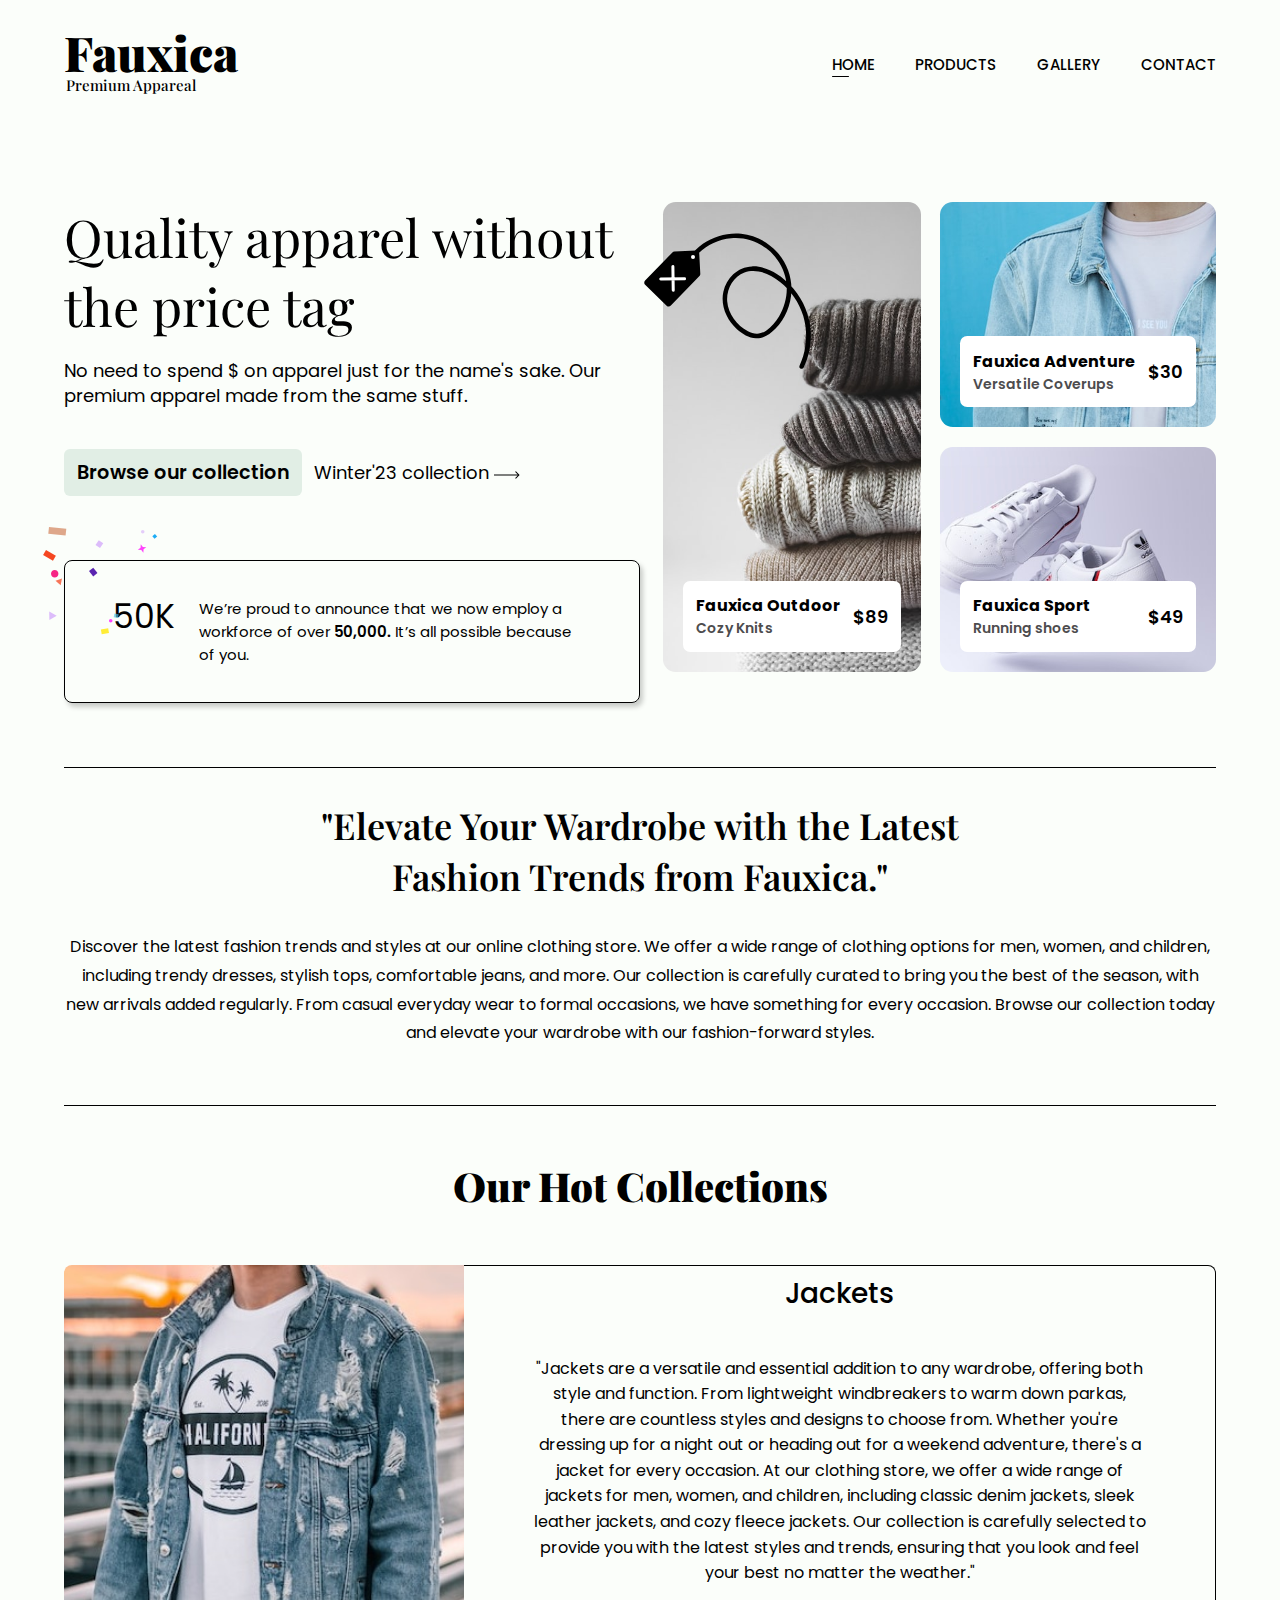
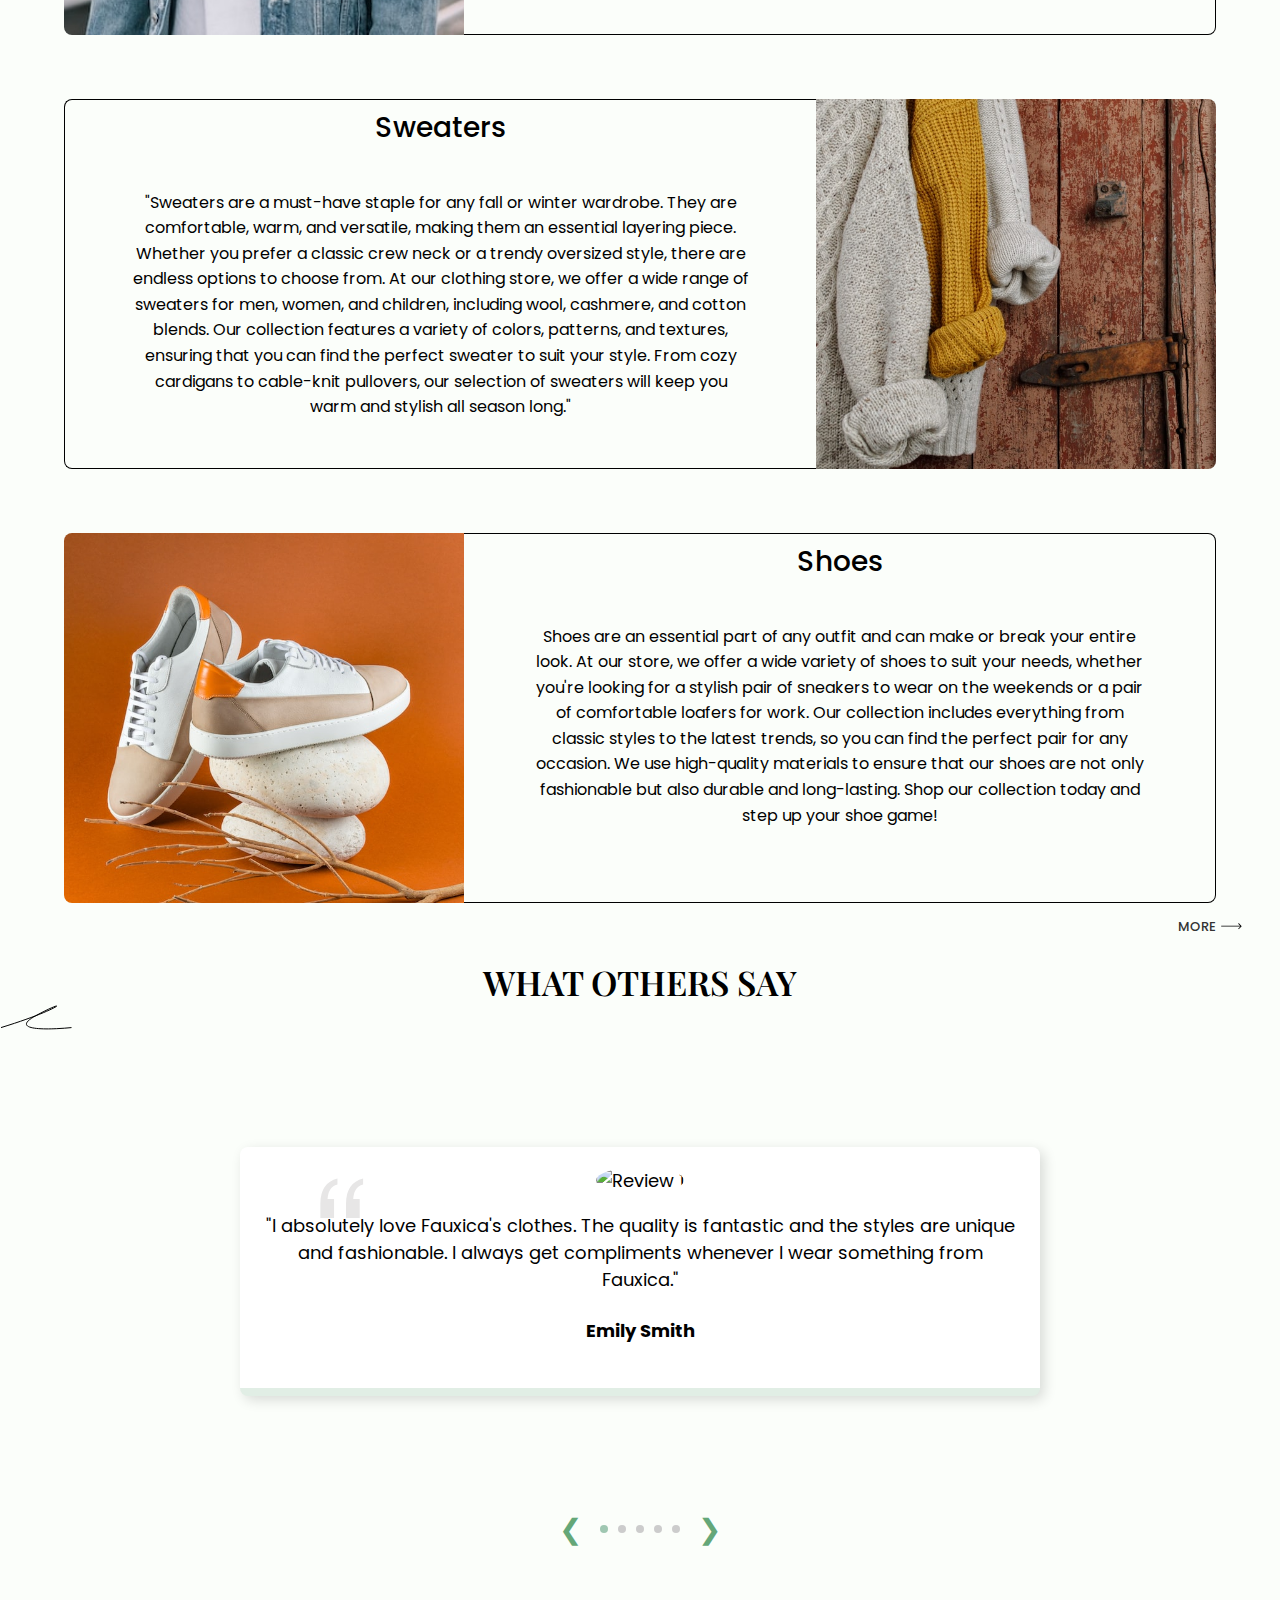
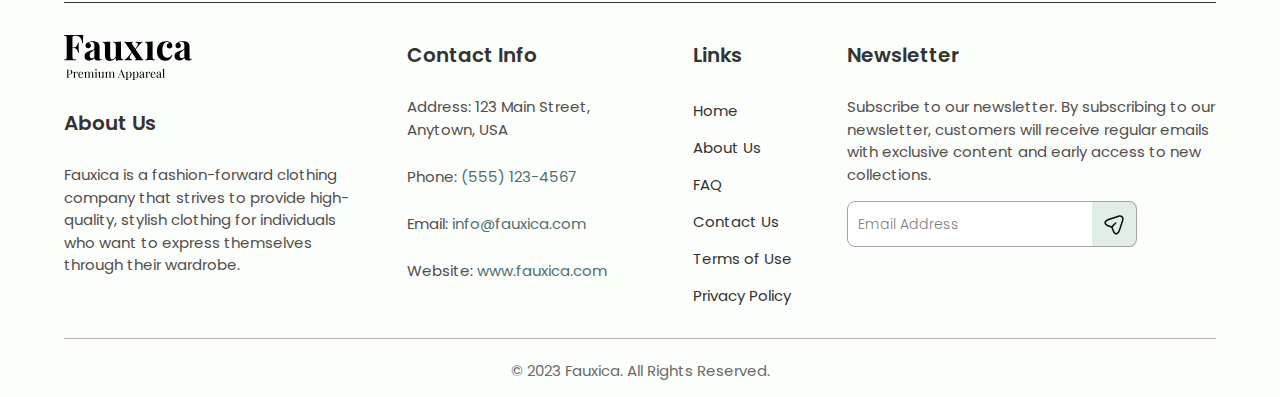
==== index.html @ 5217cf11 "Add files via upload" ====
<!DOCTYPE html>
<html lang="en">
<head>
    <meta charset="UTF-8">
    <meta http-equiv="X-UA-Compatible" content="IE=edge">
    <meta name="viewport" content="width=device-width, initial-scale=1.0">
    <title>Fauxica</title>
    <link rel="stylesheet" href="https://unpkg.com/simplebar@latest/dist/simplebar.css">

    <link rel="stylesheet" href="index.css">
    <link rel="stylesheet" href="footer.css">
    <link rel="stylesheet" href="c-section.css">
    <link rel="stylesheet" href="review-sec.css">
    <!-- <link rel="stylesheet" href="product.css"> -->
   
    <link rel="preconnect" href="https://fonts.googleapis.com">
        <link rel="preconnect" href="https://fonts.gstatic.com" crossorigin>

        <link href="https://fonts.googleapis.com/css2?family=Poppins:wght@100;200;300;400;500;600;700;800&display=swap" rel="stylesheet">

        <link rel="preconnect" href="https://fonts.googleapis.com">
        <link rel="preconnect" href="https://fonts.gstatic.com" crossorigin>

        <link href="https://fonts.googleapis.com/css2?family=Playfair+Display:wght@400;500;600&display=swap" rel="stylesheet">

        <link rel="preconnect" href="https://fonts.googleapis.com">
        <link rel="preconnect" href="https://fonts.gstatic.com" crossorigin>
        <link href="https://fonts.googleapis.com/css2?family=Wix+Madefor+Display:wght@400;500;600;700;800&display=swap" rel="stylesheet">

        <script src="https://kit.fontawesome.com/efa340d099.js" crossorigin="anonymous"></script>


          
          

        
</head>
<body>

   


    <div class="overlay"></div>
    <div class="wrapper">
        <header>
            <div class="logo">
                <a href="#" class="fauxica-logo">Fauxica</a>
            <p class="premium">Premium Appareal</p>
            </div>
            
            <nav>
                <ul>

                    <li>
                        <a href="index.html" class="active">HOME</a>
                    </li>
                    <li>
                        <a href="product.html">PRODUCTS</a>
                    </li>
                    <li>
                        <a href="gallery.html">GALLERY</a>
                    </li>
                    <li>
                        <a href="contact.html">CONTACT</a>
                    </li>
                    
                </ul>
            </nav>



            <button class="hamburger">
                <div class="bar"></div>
            </button>


        </header>
    </div>

    <nav class="mobile-nav">
        <ul class="mobile-ul">

            <li class="mobile-li">
                <a class="mobile-a" href="index.html">HOME</a>
            </li>
            <li class="mobile-li">
                <a class="mobile-a" href="product.html">PRODUCTS</a>
            </li>
            <li class="mobile-li">
                <a class="mobile-a" href="gallery.html">GALLERY</a>
            </li>
            <li class="mobile-li">
                <a class="mobile-a" href="contact.html">CONTACT</a>
            </li>
            
        </ul>
    </nav>






    <div class="wrapper">
        <main>
        <section class="left-section">
            <h1 class="hero-title">
                Quality apparel without the price tag
            </h1>
            <p class="hero-description">
                No need to spend $ on apparel just for the name's sake. Our premium apparel made from the same stuff.
            </p>
            
                <button class="browse-btn">
                    <a style="
                        text-decoration: none;
                        color: black;                    
                    " href="product.html">
                        Browse our collection
                    </a>
                    
                </button>
    
    
                <div class="arrow-slide">
    
                <a href="gallery.html" class="spring-btn">
                    Winter'23 collection
                </a>
                <svg class="arrow-spring" width="26" height="8" viewBox="0 0 26 8" fill="none" xmlns="http://www.w3.org/2000/svg">
                    <path d="M25.3536 4.35355C25.5488 4.15829 25.5488 3.84171 25.3536 3.64645L22.1716 0.464466C21.9763 0.269204 21.6597 0.269204 21.4645 0.464466C21.2692 0.659728 21.2692 0.976311 21.4645 1.17157L24.2929 4L21.4645 6.82843C21.2692 7.02369 21.2692 7.34027 21.4645 7.53553C21.6597 7.7308 21.9763 7.7308 22.1716 7.53553L25.3536 4.35355ZM0 4.5H25V3.5H0V4.5Z" fill="black"/>
                    </svg>
            </div>
            


           
            


            <div class="fifty-div">
                <div class="fifty-title">
                    50K
                    <img class="confetti" src="confetti.svg" alt="confetti">
                </div>

                <div class="fifty-description">
                    We’re proud to announce that we now employ a workforce of over 
                    <span class="bold-fifty">
                        50,000.
                    </span>
                    It’s all possible because of you.
                </div>
            </div>


        </section>



        <section class="right-section">
            
            <div class="card card1">
                <a class="product-link" href="product2.html">
                
                <img class="tag" src="tag.svg" alt="tag">
            
                <div class="card-details">
                    <div>
                        <p class="product-title">
                            Fauxica Outdoor
                        </p>
                        <p class="product-desc">Cozy Knits</p>
                    </div>
                
                    <p class="product-price">$89</p>
                    </div>
                    </a>
                
            </div>


            <div class="card card2">

                <a class="product-link" href="product5.html">
                <div class="card-details">
                    <div>
                        <p class="product-title">
                            Fauxica Adventure
                        </p>
                        <p class="product-desc">Versatile Coverups</p>
                    </div>
                    <p class="product-price">$30</p>
                    </div>
                </a>
            </div>


            <div class="card card3">

                <a class="product-link" href="product6.html">
                <div class="card-details">
                    <div>
                        <p class="product-title">
                            Fauxica Sport
                        </p>
                        <p class="product-desc">Running shoes</p>
                    </div>
                    <p class="product-price">$49</p>
                    </div>
                </a>
            </div>
            
        </section>

     </main>
    </div>








    <div class="wrapper">
        <article>
            <h4 class="article-title">
                "Elevate Your Wardrobe with the Latest Fashion Trends from Fauxica."
            </h4>
            <p class="article-para">
                Discover the latest fashion trends and styles at our online clothing store. We offer a wide range of clothing options for men, women, and children, including trendy dresses, stylish tops, comfortable jeans, and more. Our collection is carefully curated to bring you the best of the season, with new arrivals added regularly. From casual everyday wear to formal occasions, we have something for every occasion. Browse our collection today and elevate your wardrobe with our fashion-forward styles.
            </p>
        </article>
    </div>



    <div class="wrapper">
        <h4 class="collection-div-title">
            Our Hot Collections
        </h4>
        <section class="collection-div">
            

            <!-- 1 -->
            <div class="collection-container container-one">
              <div class="collection-image-jacket">
                
              </div>
             
             <div class="collection-desc">
                <h4 class="collection-title">
                    Jackets
                 </h4>
                    <p class="collection-para">
                        "Jackets are a versatile and essential addition to any wardrobe, offering both style and function. From lightweight windbreakers to warm down parkas, there are countless styles and designs to choose from. Whether you're dressing up for a night out or heading out for a weekend adventure, there's a jacket for every occasion. At our clothing store, we offer a wide range of jackets for men, women, and children, including classic denim jackets, sleek leather jackets, and cozy fleece jackets. Our collection is carefully selected to provide you with the latest styles and trends, ensuring that you look and feel your best no matter the weather."
                    </p>
             </div>
            </div>



            <!-- 2 -->
            <div class="collection-container 
            container-two">
               <div class="collection-desc-sweater">
                  <h4 class="collection-title">
                      Sweaters
                   </h4>
                      <p class="collection-para">
                        "Sweaters are a must-have staple for any fall or winter wardrobe. They are comfortable, warm, and versatile, making them an essential layering piece. Whether you prefer a classic crew neck or a trendy oversized style, there are endless options to choose from. At our clothing store, we offer a wide range of sweaters for men, women, and children, including wool, cashmere, and cotton blends. Our collection features a variety of colors, patterns, and textures, ensuring that you can find the perfect sweater to suit your style. From cozy cardigans to cable-knit pullovers, our selection of sweaters will keep you warm and stylish all season long."
                      </p>
               </div>
               <div class="collection-image-sweater">
                
               </div>
               
              </div>


            <!-- 3 -->
              <div class="collection-container container-three">
                <div class="collection-image-shoes">
                  
                </div>
               
               <div class="collection-desc">
                  <h4 class="collection-title">
                     Shoes
                   </h4>
                      <p class="collection-para">
                        Shoes are an essential part of any outfit and can make or break your entire look. At our store, we offer a wide variety of shoes to suit your needs, whether you're looking for a stylish pair of sneakers to wear on the weekends or a pair of comfortable loafers for work. Our collection includes everything from classic styles to the latest trends, so you can find the perfect pair for any occasion. We use high-quality materials to ensure that our shoes are not only fashionable but also durable and long-lasting. Shop our collection today and step up your shoe game!
                      </p>
               </div>
               
              </div>
           
        </section>
    </div>

    
    <div class="more-div">
        <div class="more-slide">
            <a href="product.html" class="more-text">MORE</a>
            <svg class="arrow-more" width="26" height="8" viewBox="0 0 32 10" fill="none" xmlns="http://www.w3.org/2000/svg">
                <path d="M25.3536 4.35355C25.5488 4.15829 25.5488 3.84171 25.3536 3.64645L22.1716 0.464466C21.9763 0.269204 21.6597 0.269204 21.4645 0.464466C21.2692 0.659728 21.2692 0.976311 21.4645 1.17157L24.2929 4L21.4645 6.82843C21.2692 7.02369 21.2692 7.34027 21.4645 7.53553C21.6597 7.7308 21.9763 7.7308 22.1716 7.53553L25.3536 4.35355ZM0 4.5H25V3.5H0V4.5Z" fill="black"/>
                </svg> 
        </div>
       

    </div>






<!-- ~~~~~~~~~~~~~~ REVIEW SECTION ~~~~~~~~~~~ -->


    <section class="review-section">


        <div class="review-title-div">
            <h2 class="review-title">
                WHAT OTHERS SAY
            </h2>
            <svg class="review-title-svg" width="72" height="25" viewBox="0 0 72 25" fill="none" xmlns="http://www.w3.org/2000/svg">
                <path d="M1 22.5884C63 3.58842 71 -8.41158 36 10.5884C8 25.7884 48 24.9217 71.5 22.5884" stroke="black"/>
                </svg>
                
        </div>

        <div class="review-container">
            <div class="review-card active">
                <svg width="44" height="41" viewBox="0 0 37 35" fill="none" xmlns="http://www.w3.org/2000/svg">
                    <path d="M21.9257 34.058V21.794C21.9257 16.1487 23.1424 11.4767 25.5757 7.778C28.1064 4.07933 31.7564 1.64599 36.5257 0.477996V5.58799C33.6057 6.36666 31.513 7.82666 30.2477 9.968C28.9824 12.012 28.2524 14.6887 28.0577 17.998H33.6057V34.058H21.9257ZM0.025704 34.058V21.794C0.025704 16.1487 1.24237 11.4767 3.6757 7.778C6.20637 4.07933 9.85637 1.64599 14.6257 0.477996V5.58799C11.7057 6.36666 9.61304 7.82666 8.3477 9.968C7.08237 12.012 6.35237 14.6887 6.1577 17.998H11.7057V34.058H0.025704Z" fill="#E7E6E6"/>
                    </svg>
                    
              <img class="review-img" src="https://images.unsplash.com/photo-1524504388940-b1c1722653e1?ixlib=rb-4.0.3&ixid=MnwxMjA3fDB8MHxwaG90by1wYWdlfHx8fGVufDB8fHx8&auto=format&fit=crop&w=687&q=80" alt="Review 1">
              <p>"I absolutely love Fauxica's clothes. The quality is fantastic and the styles are unique and fashionable. I always get compliments whenever I wear something from Fauxica."</p>
              <h4>Emily Smith</h4>
            </div>
            <div class="review-card next">
                <svg width="44" height="41" viewBox="0 0 37 35" fill="none" xmlns="http://www.w3.org/2000/svg">
                    <path d="M21.9257 34.058V21.794C21.9257 16.1487 23.1424 11.4767 25.5757 7.778C28.1064 4.07933 31.7564 1.64599 36.5257 0.477996V5.58799C33.6057 6.36666 31.513 7.82666 30.2477 9.968C28.9824 12.012 28.2524 14.6887 28.0577 17.998H33.6057V34.058H21.9257ZM0.025704 34.058V21.794C0.025704 16.1487 1.24237 11.4767 3.6757 7.778C6.20637 4.07933 9.85637 1.64599 14.6257 0.477996V5.58799C11.7057 6.36666 9.61304 7.82666 8.3477 9.968C7.08237 12.012 6.35237 14.6887 6.1577 17.998H11.7057V34.058H0.025704Z" fill="#E7E6E6"/>
                    </svg>
                    
              <img class="review-img" src="https://images.unsplash.com/photo-1539571696357-5a69c17a67c6?ixlib=rb-4.0.3&ixid=MnwxMjA3fDB8MHxwaG90by1wYWdlfHx8fGVufDB8fHx8&auto=format&fit=crop&w=687&q=80" alt="Review 2">
              <p>"I've been shopping at Fauxica for years and I've never been disappointed. Their clothes are always on trend and the prices are very reasonable. I recommend Fauxica to all of my friends."</p>
              <h4>John Johnson</h4>
            </div>
            <div class="review-card">
                <svg width="44" height="41" viewBox="0 0 37 35" fill="none" xmlns="http://www.w3.org/2000/svg">
                    <path d="M21.9257 34.058V21.794C21.9257 16.1487 23.1424 11.4767 25.5757 7.778C28.1064 4.07933 31.7564 1.64599 36.5257 0.477996V5.58799C33.6057 6.36666 31.513 7.82666 30.2477 9.968C28.9824 12.012 28.2524 14.6887 28.0577 17.998H33.6057V34.058H21.9257ZM0.025704 34.058V21.794C0.025704 16.1487 1.24237 11.4767 3.6757 7.778C6.20637 4.07933 9.85637 1.64599 14.6257 0.477996V5.58799C11.7057 6.36666 9.61304 7.82666 8.3477 9.968C7.08237 12.012 6.35237 14.6887 6.1577 17.998H11.7057V34.058H0.025704Z" fill="#E7E6E6"/>
                    </svg>
                    
              <img class="review-img" src="https://images.unsplash.com/photo-1488426862026-3ee34a7d66df?ixlib=rb-4.0.3&ixid=MnwxMjA3fDB8MHxwaG90by1wYWdlfHx8fGVufDB8fHx8&auto=format&fit=crop&w=687&q=80" alt="Review 3">
              <p>"Fauxica has become my go-to store for all of my fashion needs. Their customer service is excellent and the selection of clothes is amazing. I always find something I love."</p>
              <h4>Amanda Lee</h4>
            </div>
            <div class="review-card">
                <svg width="44" height="41" viewBox="0 0 37 35" fill="none" xmlns="http://www.w3.org/2000/svg">
                    <path d="M21.9257 34.058V21.794C21.9257 16.1487 23.1424 11.4767 25.5757 7.778C28.1064 4.07933 31.7564 1.64599 36.5257 0.477996V5.58799C33.6057 6.36666 31.513 7.82666 30.2477 9.968C28.9824 12.012 28.2524 14.6887 28.0577 17.998H33.6057V34.058H21.9257ZM0.025704 34.058V21.794C0.025704 16.1487 1.24237 11.4767 3.6757 7.778C6.20637 4.07933 9.85637 1.64599 14.6257 0.477996V5.58799C11.7057 6.36666 9.61304 7.82666 8.3477 9.968C7.08237 12.012 6.35237 14.6887 6.1577 17.998H11.7057V34.058H0.025704Z" fill="#E7E6E6"/>
                    </svg>
                    
              <img class="review-img" src="https://images.unsplash.com/photo-1537511446984-935f663eb1f4?ixlib=rb-4.0.3&ixid=MnwxMjA3fDB8MHxwaG90by1wYWdlfHx8fGVufDB8fHx8&auto=format&fit=crop&w=1170&q=80" alt="Review 4">
              <p>"I recently discovered Fauxica and I'm obsessed. The clothes are high quality and affordable, and they have a great selection. I love supporting a small business like Fauxica."</p>
              <h4>Mark Davis</h4>
            </div>
            <div class="review-card prev">
                <svg width="44" height="41" viewBox="0 0 37 35" fill="none" xmlns="http://www.w3.org/2000/svg">
                    <path d="M21.9257 34.058V21.794C21.9257 16.1487 23.1424 11.4767 25.5757 7.778C28.1064 4.07933 31.7564 1.64599 36.5257 0.477996V5.58799C33.6057 6.36666 31.513 7.82666 30.2477 9.968C28.9824 12.012 28.2524 14.6887 28.0577 17.998H33.6057V34.058H21.9257ZM0.025704 34.058V21.794C0.025704 16.1487 1.24237 11.4767 3.6757 7.778C6.20637 4.07933 9.85637 1.64599 14.6257 0.477996V5.58799C11.7057 6.36666 9.61304 7.82666 8.3477 9.968C7.08237 12.012 6.35237 14.6887 6.1577 17.998H11.7057V34.058H0.025704Z" fill="#E7E6E6"/>
                    </svg>
                    
              <img class="review-img" src="https://images.unsplash.com/photo-1573496359142-b8d87734a5a2?ixlib=rb-4.0.3&ixid=MnwxMjA3fDB8MHxwaG90by1wYWdlfHx8fGVufDB8fHx8&auto=format&fit=crop&w=688&q=80" alt="Review 5">
              <p>"I ordered a dress from Fauxica for a wedding I was attending and it was perfect. The fit was great and the dress was stunning. I received so many compliments throughout the night."</p>
              <h4>Samantha Green</h4>
            </div>
          </div>
         
          
          
         


        

    </section>    

    <div class="review-nav">
        <button class="nav-button" onclick="changeReview(-1)">&#10094;</button>
        <div class="dots-container">
          <span class="dot active" onclick="showReview(0)"></span>
          <span class="dot" onclick="showReview(1)"></span>
          <span class="dot" onclick="showReview(2)"></span>
          <span class="dot" onclick="showReview(3)"></span>
          <span class="dot" onclick="showReview(4)"></span>
          
          <!-- Add more dots for each review card -->
        </div>
        <button class="nav-button" onclick="changeReview(1)">&#10095;</button>
      </div>


  
      


    <!-- ~~~~~~~~~~~~~~FOOTER ~~~~~~~~~~~~ -->
    
        <footer class="footer">
            <div class="footer-container">
              <div class="footer-logo">
                <img class="logo" src="logo.svg" alt="Company Logo">
                
                    <h4 class="footer-titles">
                        About Us
                    </h4>
                    <p class="about-desc">
                        Fauxica is a fashion-forward clothing company that strives to provide high-quality, stylish clothing for individuals who want to express themselves through their wardrobe.
                    </p>
            
              </div>
              <div class="footer-contact">
                <h4 class="footer-titles">Contact Info</h4>
                <p class="about-desc">
                    Address: 123 Main Street, Anytown, USA
                </p>
                <p class="contact-info">
                    Phone: <a class="contact-links" href="#">(555) 123-4567 </a> 
                </p>
                <p class="contact-info">
                    Email: 
                    <a class="contact-links" href="#">
                        info@fauxica.com</a>  

                </p>
                <p class="contact-info">
                    Website:
                    <a class="contact-links"href="#">
                        www.fauxica.com</a>
                </p>
              </div>

              <div class="footer-links">
                <h4 class="footer-titles">Links</h4>
                <ul>
                  <li><a href="index.html">Home</a></li>
                  <li><a href="about.html">About Us</a></li>
                  <li><a href="faq.html">FAQ</a></li>
                  <li><a href="contact.html">Contact Us</a></li>
                  <li><a href="terms.html">Terms of Use</a></li>
                  <li><a href="privacy.html">Privacy Policy</a></li>
                </ul>
              </div>
            
              <div class="footer-subscribe">
                <h4 class="footer-titles">Newsletter</h4>
                <p class="about-desc">
                    Subscribe to our newsletter. By subscribing to our newsletter, customers will receive regular emails with exclusive content and early access to new collections. 
                </p>
                <form>
                  <input type="email" placeholder="Email Address">
                  <button type="submit">
                    <svg width="24" height="24" viewBox="0 -2 24 24" fill="none" xmlns="http://www.w3.org/2000/svg">
                        <path d="M14.22 21.6301C13.04 21.6301 11.37 20.8001 10.05 16.8301L9.33 14.6701L7.17 13.9501C3.21 12.6301 2.38 10.9601 2.38 9.78007C2.38 8.61007 3.21 6.93007 7.17 5.60007L15.66 2.77007C17.78 2.06007 19.55 2.27007 20.64 3.35007C21.73 4.43007 21.94 6.21007 21.23 8.33007L18.4 16.8201C17.07 20.8001 15.4 21.6301 14.22 21.6301ZM7.64 7.03007C4.86 7.96007 3.87 9.06007 3.87 9.78007C3.87 10.5001 4.86 11.6001 7.64 12.5201L10.16 13.3601C10.38 13.4301 10.56 13.6101 10.63 13.8301L11.47 16.3501C12.39 19.1301 13.5 20.1201 14.22 20.1201C14.94 20.1201 16.04 19.1301 16.97 16.3501L19.8 7.86007C20.31 6.32007 20.22 5.06007 19.57 4.41007C18.92 3.76007 17.66 3.68007 16.13 4.19007L7.64 7.03007Z" fill="#0D0D0D"/>
                        <path d="M10.11 14.4C9.92 14.4 9.73 14.33 9.58 14.18C9.44052 14.0389 9.3623 13.8484 9.3623 13.65C9.3623 13.4516 9.44052 13.2611 9.58 13.12L13.16 9.53C13.45 9.24 13.93 9.24 14.22 9.53C14.51 9.82 14.51 10.3 14.22 10.59L10.64 14.18C10.5 14.33 10.3 14.4 10.11 14.4Z" fill="#0D0D0D"/>
                        </svg>
                        
                  </button>
                </form>
                <div class="footer-social">
                    
                    <ul>
                      <li><a href="https://www.facebook.com/mistr.nomi/"><i class="fab fa-facebook-f"></i></a></li>
                      <li><a href="https://twitter.com/Know__Mee"><i class="fab fa-twitter"></i></a></li>
                      <li><a href="https://www.instagram.com/know.__.me/"><i class="fab fa-instagram"></i></a></li>
                      <li><a href="https://www.pinterest.com/nomanaqeel123/"><i class="fab fa-pinterest"></i></a></li>
                    </ul>
                  </div>
              </div>
            </div>
            <div class="footer-bottom">
              <p>&copy; 2023 Fauxica. All Rights Reserved.</p>
            </div>
          </footer>
          


          <script src="script.js" type="text/javascript" charset="utf-8"></script>
          
</body>
</html>
---- index.css ----
*, *::before, *::after{
    box-sizing: border-box;
}



body{
    margin: 0;
    padding: 0;
    height: 100vh;
    font-family: 'Poppins', sans-serif;
    font-size: 18px;
    overflow-x: hidden;
    background-color: #fbfefa;
    -webkit-tap-highlight-color: transparent;
    
}


.wrapper{
    width: 90%;
    margin: 0 auto;
    max-width: 1400px;
    
}

.fauxica-logo{
    font-family: 'Playfair Display', serif;
    text-decoration: none;
    color: black;
    font-weight: 900;
    font-size: 48px;
    
}

.premium{
    font-size: 15px;
    font-weight: 500;
    font-family: 'Playfair Display', serif;
    margin-top: -9px;
    margin-left: 2px;
    
}

header{
    display: flex;
    justify-content: space-between;
    padding: 20px 0;
    align-items: center;
    /* border: 2px solid red; */
    
}

nav ul{
    list-style: none;
    display: flex;
    overflow-x: hidden;
   
}

nav ul li{
    margin-left: 2.55rem ;
    font-size: 15px;
    
}

nav ul li a{
    color: black;
    text-decoration: none;
   font-weight: 500;
}


nav ul li a::after{
    content: '';
    display: block;
    background-color: rgb(32, 32, 32);
    height: 1px;
    width: 0;
    border-radius: 4px;
    transition: all 200ms ease-out;
    transform-origin: left;
  }


nav ul li a:hover::after{
  width: 1.25rem;
}

nav ul li .active::after{
    content: '';
    display: block;
    background-color: black;
    height: 1px;
    width: 40%;
   

}






.hamburger{
    display: none;
}

.mobile-nav{
    display: none;
}

main{
    display: flex;
    justify-content: space-between;
    margin-bottom: 4rem;
    margin-top: 4.5rem;
    /* border: 2px solid; */
}

.left-section{
    /* border: 2px solid red; */
    width: 50%;
}

.hero-title{
    font-size: 52px;
    font-family: 'Playfair Display', serif;
    font-weight: 300;
    margin: 0;
}

.hero-description{
    font-size: 18px;
    font-weight: 400;
    line-height: 1.4;
    margin-bottom: 2.55rem;
}



.browse-btn{
    padding: 8px 12px;
    font-weight: 600;
    background-color:#E1EEE5 ; 
    border: 1px solid transparent;
    border-radius: 6px;
    font-size: 1.20rem;
    font-family: 'Poppins', sans-serif;
    transition: all 200ms ease-out;
    margin-right: .2rem;
    margin-bottom: 1rem;
    cursor: pointer;
}

.browse-btn:hover{
    background-color: #CDE0DA;
  
    /* box-shadow: 2px 3px 3px rgba(0, 0, 0, .2); */
}

.browse-btn:active{
    background-color: #bed1cb;
}

.arrow-slide{
    display: inline-block;
    cursor: pointer;
    transition: transform 400ms ease-out;
    
}

.spring-btn{
    background-color: transparent;
    border: none;
    font-size: 18px;
    text-decoration: none;
    color: black;
    font-family: 'poppins', sans-serif;
    cursor: pointer;
    margin-left: .25rem;
    /* transition: padding 300ms ease-out; */
}

.spring-btn:hover{
    text-decoration: underline;
   
    
}

.arrow-slide:hover .arrow-spring{
    transform: translateX(60%);
    transition: transform 400ms ease-out;
}

.arrow-spring{
    transition: transform 400ms ease-out;
}

.fifty-div{
    border: 1px solid rgb(0, 0, 0);
    margin-top: 3rem;
    border-radius: 8px;
    padding: 2.25rem 3rem;
    display: flex;
    /* min-width: 550px; */
    /* justify-content: flex-start; */
    align-items: flex-start;
    text-align: left;
    box-shadow: 3px 4px 5px rgba(0, 0, 0, .2);
}

.fifty-title{
    font-size: 33px;
    padding-right: 1.5rem;
    font-weight: 400;
    line-height: 1.2;
    position: relative;
    

}

.confetti{
    position: absolute;
    left: -70px;
    top: -70px;
}

.fifty-description{
    font-size: 15px;
    
   
}

.bold-fifty{
    font-weight: 600;
}



.right-section{
    /* border: 2px solid yellow; */
    width: 48%;
    /* max-width: 500px; */
    margin-left: .25rem;
    max-height: 470px;
    min-height: 430px;
    display: grid;
    gap: 1.1em;
    grid-template-columns: repeat(2,auto);
    grid-template-areas: 
    "left right"
    "left bottom";
    
}

.card{
    border-radius: .8rem;
    padding: 1.1em;
    display: flex;
    align-items: end;
    transition: all 800ms ease-out;
    cursor: pointer;
    /* position: relative; */
    
}
.product-link{
    text-decoration: none;
    /* border: 1px solid red; */
    width: 100%;
    /* margin: 0 auto; */
    /* position: absolute; */
    
    
}

.card-details{
    background-color: white;
    display: flex;
    padding: .8rem;
    border-radius: .4em;
    justify-content: space-between;
    width: 100%;
    transition: transform 800ms ease-out;
    cursor: pointer;
}

.product-title{
    text-decoration: none;
    color: black;
    font-size: 16px;
    font-weight: 700;
    margin: 0;
    /* padding-right: 2rem; */
}

/* .card-details:hover .product-title{
    text-decoration: underline;
    
} */

.product-desc{
    margin: 0;
    padding: 0;
    font-size:14px ;
    font-weight: 600;
    color: rgb(77, 76, 78);
}

.product-price{
    margin: 0;
    font-weight: 600;
    display: flex;
    align-items: center;
    color: black;
}

.card1{
    grid-area: left;
    background: url(clothing1.jpg);
    position: relative;
    background-size: 150%;
}

.tag{
    position: absolute;
    top: 10px;
    left: -20px;
}

.card2{
    grid-area: right;
    /* background-position: left; */
    background: url(clothing2.jpg);
    background-size: 160%;
    position: relative;
}

.card3{
    grid-area: bottom;
    background-position: right;
    background-image: url(clothing3.jpg);
    background-size: 160%;
}


.card:hover{
    background-size: 170%;
    
}

.card1:hover{
    background-size: 160%;
}

.card:hover .card-details{
    transform: translateY(-20px);
}










/* ~~~~~~~~~~ Article ~~~~~~~~~ */

article::before{
    content: '';
    display: block;
    height: 1px;
    width: 100%;
    background-color: black;
    margin-bottom: 2rem;
}


.article-title{
    font-size: 36px;
    font-weight: 600;
    text-align: center;
    max-width: 750px;
    line-height: 1.4;
    margin: 2rem auto;
    font-family: 'Playfair Display', serif;
}

.article-para{
    font-size:16px ;
    font-weight: 400;
    margin: 0 auto;
    text-align: center;
    max-width: 1300px;
    line-height: 1.8;
}



article::after{
    content: '';
    display: block;
    height: 1px;
    width: 100%;
    background-color: black;
    margin-top: 3.55rem;
    
}






@media (max-width:1090px){
    main{
        /* border:1px solid red; */
        display: block;
        /* height: 70vh; */
    }

    .left-section{
       text-align: center;
       width: 100%;
       margin: 0 auto;
    }


    .hero-description{
        width: 80%;
        margin: 2.5rem auto;
        line-height: 1.5;
    }


    .fifty-div{
        width: 90%;
        margin: 2rem auto ;
    }

    .right-section{
        /* width: 100%; */
        margin: 5rem auto 9rem auto;
        display: flex;
        justify-content: center;
        /* max-height: 410px; */
        min-height: 200px;
        min-width: 100%;
        
        /* border: 1px solid red; */
       
    }
    

    .card{
        width: 100%;
        position: relative;
    }

    .card-details{
        /* width: 50%; */
        /* padding: 0; */
        position: absolute;
        /* background-color:rgb(232, 243, 235) ;  */
        bottom: -3rem;
        left: 0;
        box-shadow: 1px 2px 5px rgba(0, 0, 0, .2);
    }

   
    .card1{
        background-size: 100%;
        background-position: center;
    }

    .card2,
    .card3{
       background-size: 155%;
    }

    .card:hover{
        background-size: 165%;
    }
    
    .card1:hover{
        background-size: 110%;
    }

    .tag{
        display: none;
    }
}



@media (max-width:768px) {

    
    nav{
        display: none;
    }

    .mobile-nav{
        display: block;
        position: fixed;
        overflow-x: hidden;
        top: 0;
        left:110%;
        width: 100%;
        min-height:100vh ;
        /* backdrop-filter: blur(10px); */
        z-index: 999;
        background-color:#e1f1e6f5 ; 
        margin-bottom: 11rem;
        /* border: 1px solid black; */
        box-shadow: -2px -4px 5px rgba(0,0,0,0.3);
        transition: 0.4s;
        
    }

    .mobile-nav.is-active{
        left: 60%;
        overflow-x: hidden;
    }

    .hamburger{
        display: block;
        width: 35px;
        /* height: 35px; */
        cursor: pointer;
        z-index: 1000;
        appearance: none;
        background: none;
        outline: none;
        border: none;
    }

    .hamburger .bar,
    .hamburger:before,
    .hamburger:after{

        content: '';
        display: block;
        width: 100%;
        height: 2px;
        background-color: black;
        margin: 5px 0px;
        transition: 0.4s;
    } 

    .hamburger.is-active .bar{
        opacity: 0;
    }

    .hamburger.is-active:before{
        transform: rotate(-45deg) translate(-9px, 3px);
    }

    .hamburger.is-active:after{
        transform: rotate(45deg) translate(-6px, -1px);
    
    }

    ul,
    li,
    a
    {
        all: unset;
     
    }
  
    .mobile-ul{
        display: flex;
        flex-direction: column;
        position: absolute;
        top: 20%;
        left: 10%;
       
    }

    .mobile-li{
        margin: 2rem 0;
        cursor: pointer;
    }

    .mobile-a{
        font-size: 1.1rem;
        font-weight: 500;
    }

    main{
        /* border: 1px solid green; */
        margin-top: 4rem;
        padding: 1rem 0 ;
    }

    .right-section{
        all: unset;
        display: block;
        /* border: 2px solid yellow; */
        padding: 1rem 0;
    }

    .card{
     width: 90%;
     /* min-width: 300px; */
     margin: 2rem auto;
     position: static;
     /* border: 1px solid red; */
     height: 220px;
    }

    .card-details{
        /* all: unset; */
        position: static;
        width: 100%;
        background-color: #FDFEFA;
        /* border: 1px solid ; */
      
        
        /* display: block; */
    }
   
    
    .card1,
    .card2,
    .card3{
        background-size: 100%;
    }
    
    .card:hover{
        background-size: 110%;
    }

    .product-title{
        cursor: pointer;
    }
}

@media (max-width:550px) {
    .card1,
    .card2,
    .card3{
        background-size: 135%;
        /* border: 1px solid ; */
    }

    .card:hover{
        background-size: 145%;
    }

    .mobile-nav.is-active{
        left: 30%;
    }

}














/* .overlay{
    position: absolute;
    z-index: 999;
    width: 100%;
    height: 100%;
    background-color: white;
    animation: overlay 1.5s ease-out forwards;
    transform-origin: bottom;
}

@keyframes overlay {
    from{
        transform: scaleY(1);
    }
    to {
        transform: scaleY(0);
    }
}


main{
    animation: growIn 1s ease-out forwards;
    transform: scale(.5);
}

@keyframes growIn {
    to {
        transform: scale(1);
    }
} */
---- footer.css ----
.footer {
    width: 90%;
    margin: 0 auto;
    max-width: 1400px;
     color: #333;
     padding: 50px 0 15px 0;
   }
 
   .footer::before{
     content: '';
     display: block;
     background-color: #333;
     height: 1px;
     margin-bottom: 2rem;
 
   }
   
 
   .footer-titles{
     font-size: 20px;
     font-weight: 600;
     margin-top: 5px;
   }
 
   .about-desc{
     font-size: 15px;
     color: #534D4D ;
     line-height: 1.5;
     font-weight: 400;
   }
   
   /* Center the content of the footer */
   .footer-container {
     max-width: 1400px;
     margin: 0 auto;
     display: flex;
     justify-content: space-between;
     /* flex-wrap: wrap; */
   }
   
   /* Style the logo */
   .footer-logo img {
     height: 45px;
     margin-bottom: 1rem;
     /* border: 1px solid red; */
   }
 
   .footer-logo{
     /* border: 2px solid ; */
     width: 25%;
   }
   
 /* Style the Contacts Info */
 
 
 .footer-contact{
   width: 20%;
   /* border: 2px solid red; */
 }
 .contact-info{
   font-size: 15px;
   margin-top: 1.5rem;
   color: #534D4D ;
   font-weight: 400;
 }
 
 .contact-links{
   text-decoration: none;
   color: #507070;
   font-weight: 400;
   
 }
 .contact-links:hover{
   text-decoration: underline;
 }
 
   /* Style the links */
 
 
 
   .footer-links ul {
     list-style: none;
     margin: 0;
     padding: 0;
   }
   
   .footer-links li {
     margin-bottom: 10px;
   }
   
   .footer-links a {
     font-size: 15px;
     font-weight: 400;
     color: #333;
     text-decoration: none;
   }
   
   .footer-links a:hover {
     text-decoration: underline;
     color: #507070;
   }
   
   /* Style the social links */
   .footer-social ul {
     list-style: none;
     margin: 0 0 0 10px;
     padding: 0;
     display: flex;
     
     /* border: 2px solid red; */  
   }
   
   .footer-social li {
     margin-right: 22px;
    
     
   }
   
   .footer-social a {
     color: #333;
     text-decoration: none;
     margin: 0;
     font-size: 1.5rem;
     
   }
   
 /* .footer-social ul li a i{
     transition: color 170ms ease-in;
 } */
 
   .footer-social ul li a:hover .fa-facebook-f {
     color: #4764a5; /* Facebook blue */
   }
   
   .footer-social ul li a:hover .fa-twitter {
     color: #1DA1F2; /* Twitter blue */
   }
   
   .footer-social ul li a:hover .fa-instagram {
     background: linear-gradient(135deg, #833AB4, #E1306C);
     -webkit-background-clip: text;
     -webkit-text-fill-color: transparent;
     
   }
   
   .footer-social ul li a:hover .fa-pinterest {
     color: #BD081C; /* Pinterest red */
   }
   
   
 
 
 
 
 
 
 
   /* Style the subscribe form */
 
   .footer-subscribe{
     width: 32%;
     /* border: 2px solid green; */
   }
 
 
 
   .footer-subscribe input[type="email"] {
     border-radius: 8px 0px 0px 8px;
     border: 1px solid rgb(165, 163, 163);
     padding: 2px 10px;
     min-width: 210px;
     width: 280px;
     font-size: 14px;
     font-weight: 400;
     font-family: 'Poppins', 'sans-serif';
   }
 
   .footer-subscribe input::placeholder{
     font-size: 14px;
     color: grey;
     font-weight: 300;
     font-family: 'Poppins', 'sans-serif';
   }
 
   .footer-subscribe input:focus{
       outline: none;
       box-shadow: 1px 2px 4px rgba(0,0,0,0.3);
   }
 
   form{
     /* position: relative; */
     margin-bottom: 20px;
     display: flex;
   
   }
   
   .footer-subscribe button[type="submit"] {
     border-radius: 8px;
     border-top-left-radius: 0px;
     border-bottom-left-radius: 0px;
     border: 1px solid rgb(165, 163, 163);
     border-left: transparent;
     padding: 0.537rem 10px;
     background-color: #E1EEE5;
     color: #333;
     margin-left: -2.2rem;
     cursor: pointer;
     transition: background 200ms ease-out;
   }
   
   .footer-subscribe button[type="submit"]:hover {
     background-color: #CDE0DA;
     color: #333;
   }
   
   /* Style the bottom of the footer */
   .footer-bottom {
     /* background-color: #222; */
     /* padding: 10px 0px 2px 0px; */
     text-align: center;
     color: #6D6969;
     font-size: 15px;
 
     margin-bottom: 0;
   }
 
   .footer-bottom::before{
     content: '';
     display: block;
     height: 1px;
     width: 100%;
     background-color: #B7B4B4;
     margin: 20px 0 ;
   }
   
   .footer-bottom p {
     margin: 0;
   }
 


   @media (max-width:900px){

    footer{
      /* border: 2px solid red; */
    }

    .footer-container{
      flex-wrap: wrap;
      gap: 1rem;
    }

    .footer-logo{
      width: 100%;
      /* border: 1px solid yellow; */
    }
    .footer-contact{
      width: 48%;
      /* border: 1px solid green; */
    }
    .footer-links{
      /* border: 1px solid; */
      width: 40%;
      
    }
    .footer-links ul{
      display: flex;
      flex-direction: column;
    }

    .footer-subscribe{
      /* border: 1px solid pink; */
      width: 100%;
    }

    a:hover{
      cursor: pointer;
    }
   }


   /* Smaller screens */
/* @media screen and (max-width: 567px) {

   footer{
      border: 2px solid blue;
    }
  .footer-container {
    flex-direction: column;
    align-items: center;
    text-align: center;
  }

  .footer-logo {
    width: 100%;
    margin-bottom: 2rem;
  }

  .footer-contact {
    width: 100%;
    margin-bottom: 2rem;
  }

  .footer-links{
    width: 100%;
  }

  .footer-subscribe {
    width: 100%;
  }
} */
---- c-section.css ----
/* ~~~~~~~~~~ Collection Section ~~~~~~~~~~~~ */


.collection-div{
    margin: 3rem 0;
}

.collection-div-title{
    text-align: center;
    font-size: 40px;
    font-weight: 900;
    font-family: 'Playfair display', sans-serif;
}

.collection-title{
    text-align: center;
    font-size: 28px;
    font-weight: 500;
    margin: .4rem 0;
    /* border: 1px solid blue; */
}


.collection-container{
    
    display: flex;
    border-radius: 8px;
    margin-bottom: 4rem;
    height: auto;
}



.collection-image-jacket{
    
   
    border-top-left-radius: 8px;
    border-bottom-left-radius:8px ;
    /* border: 2px solid red; */
    background: url(jacket.jpg) no-repeat top;
    min-height: 370px;
    min-width: 400px;
    background-size: 170%;
    transition: all 500ms ease-out;
    position: relative;
}

.collection-shop{
    position: absolute;
    bottom: 0;
    left: 0;
    right: 0;
    width: 100%;
    overflow: hidden;
    height: 0%;
    background-color:rgb(76, 78, 77,.8) ; 
    transition: all 500ms ease-out;
    border-radius: 0px 0px 8px 8px;
    /* backdrop-filter: blur(5px);
    -webkit-backdrop-filter: blur(1px);
-moz-backdrop-filter: blur(1px); */
}



.shop-div{
   
    position: absolute;
    top: 50%;
    left: 50%;
    
}

.shop-div:hover .arrow-svg{
    transform: translate(230%, -44%);
    -ms-transform: translate(230%, -44%);
    transition: transform 300ms ease-out;
}


.shop-text
{
    white-space: nowrap; 
    color: white;
    text-decoration: none;
    font-size: 18px;
    font-weight: 300;
    position: absolute;
    overflow: hidden;
    top: 50%;
    left: 50%;
     transform: translate(-50%, -50%);
    -ms-transform: translate(-50%, -50%);
   
}

.shop-text:hover{
    text-decoration: underline;
}

.arrow-svg{
    white-space: nowrap; 
    color: black;
    text-decoration: none;
    font-size: 18px;
    position: absolute;
    overflow: hidden;
    top: 50%;
    left: 50%;
    transform: translate(200%, -45%);
    -ms-transform: translate(200%, -45%);
    transition: transform 300ms ease-out;
}

 

.collection-image-jacket:hover .collection-shop,
.collection-image-sweater:hover .collection-shop,
.collection-image-shoes:hover .collection-shop{
    height: 20%;
    
}

.collection-image-sweater{
    border-top-right-radius: 8px;
    border-bottom-right-radius:8px ;
    /* border: 2px solid red; */
    background: url(sweater.jpg) no-repeat left;
    min-height: 370px;
    min-width: 400px;
    background-size: 100%;
    transition: all 500ms ease-out;
    position: relative;
}


.collection-image-shoes{
    
    position: relative;
    border-top-left-radius: 8px;
    border-bottom-left-radius:8px ;
    /* border: 2px solid red; */
    background: url(shoes1.jpg) no-repeat ;
    min-height: 370px;
    min-width: 400px;
    background-size: 100%;
    transition: all 500ms ease-out;
    
}

.collection-image-jacket:hover
{
    background-size: 185%;
    transition: all 500ms ease-out;
    
}

.collection-image-sweater:hover,
.collection-image-shoes:hover{
    background-size: 110%;
    transition: all 500ms ease-out;
    
}


.collection-desc{
    border: 1px solid ;
    border-radius: 0px 8px 8px 0px ;
    border-left: none;
}

.collection-desc-sweater{
    border: 1px solid;
    border-right: none;
    border-radius: 8px 0px 0px 8px;
}

.collection-para{
    text-align: center;
    padding: 1.55rem 4.15rem;
    line-height: 1.6;
    font-size: 16px;
    
}

.more-div{

    
    align-items: center;
    /* border: 1px solid; */
    margin: 0 auto;
    margin-top: -3.55rem;
    /* margin-right: 3rem; */
    position: relative;
    margin-bottom: 6rem;
    max-width: 1500px;
}

.more-slide{
    /* border: 1px solid red; */
    position: absolute;
    right: 1%;
    width: 7%;
}

.more-text{
    text-decoration: none;
    color: #333;
    font-size: 13px;
    font-weight: 500;
    
}

.more-text:hover{
    text-decoration: underline;
}

.arrow-more{
    transition: transform 300ms ease-out;
}

.more-slide:hover .arrow-more {
    transform: translate(30%);
    transition: transform 300ms ease-out;
}



@media (max-width:1045px){

    .collection-div{
        /* border: 1px solid red; */
        display: grid;
        grid-template-columns: 1fr 1fr;
        grid-template-rows: auto;
        grid-template-areas: 
            "one two"
            "three three";
        gap: 1rem;    
    }

    .collection-container{
        /* border: 3px solid green; */
        flex-direction: column;
        /* min-width: 400px; */
       /* flex-wrap: wrap; */
        /* justify-content: center; */
    }
    .container-one {
        grid-area: one;
    }
    
    .container-two {
        grid-area: two;
    }
    
    .container-three {
        grid-area: three;
        flex-direction: row;
        
    }
   




    .collection-image-jacket{
       min-width: 270px;
       background-size: 170%;
       background-position: top;
       min-height: 410px;
       border-radius:8px 8px 0px 0px ;
    }

    .container-one .collection-desc{
       border-radius: 0px 0px 8px 8px;
       border-top: none;
       border-left: 1px solid;
    }

    .collection-image-sweater{
        /* background-size: 100%; */
        min-width: 270px;
        /* min-height: 400px; */
        border-radius: 0px 0px 8px 8px ;
    }

     .collection-desc-sweater{
        border-radius: 8px 8px 0px 0px;
        border-bottom: none;
        border-right: 1px solid;
    }
 
    .collection-image-shoes{
        min-width:270px ;
        /* background-size: 100%; */
        /* min-height: 200px; */
        /* background-position: center; */
    }

    .collection-desc{
        display: flex;
        flex-direction: column;
        justify-content: space-evenly;
    }
    .collection-para{
        padding: .1rem 1.25rem 1.25rem 1.25rem;
        line-height: 1.5;
        font-size: 15px;
        /* margin: auto 0; */
        
        /* border: 1px solid; */
    }

    .more-div{
        margin-left: -19rem;
        margin-top: -7rem;
        cursor: pointer;
    }
}








@media (max-width:768px){
    .collection-div{
        /* border: 2px solid blue; */
        display: flex;
        flex-wrap: wrap;
        /* gap:.4rem; */
        width: 70%;
        margin: auto;
    }
   

    .collection-image-jacket{
        background-size: 152%;
        min-height: 320px;
        background-position: top;
    }

    .collection-image-jacket:hover{
        background-size: 165%;
        
    }
    
    .container-three{
        flex-direction: column;
    }

    
    .collection-image-sweater,
    .collection-image-shoes{
        background-size: 105%;
    }

    .collection-image-shoes{
        border-radius: 8px 8px 0px 0px ;
        /* background-size: fill; */
    }
  
    .container-three .collection-desc{
        border-radius: 0px 0px 8px 8px;
        border-top: none;
        border-left: 1px solid;
    }

    .shop-text{
        cursor: pointer;
    }

    .more-div{
        
        margin: -3rem auto auto -53rem;
    }


}


@media (max-width:468px){

    .collection-div{
        width: 90%;
        margin: auto;
        /* border: 2px solid yellow; */
    }
    .collection-image-jacket{
        background-size: 180%;
        min-width: 220px;
        /* max-height: 370px; */
    }

    .collection-image-jacket:hover{
        background-size: 190%;
        
    }

    .collection-image-sweater,
    .collection-image-shoes{
        min-width: 220px;
    }

    .collection-image-sweater,
    .collection-image-shoes{
        background-size: 120%;
    }

    .collection-image-sweater:hover,
    .collection-image-shoes:hover{
        background-size: 130%;
    }
    
}
---- review-sec.css ----
.review-section{
    margin:7rem 0 2rem 0;
    /* border: 1px solid; */
    
}


.review-title{
    font-family: 'playfair display' , sans-serif;
    font-weight: 600;
    font-size: 34px;
    margin: 0 auto;
    width: 90%;
    text-align: center;
    border: 1px;
}

/* .review-title-svg{
    position: absolute;
    bottom: 10px;
    right: 39%;
    transform: translate(180%);
   
} */




.review-container {
    display: flex;
    justify-content: center;
    align-items: center;
    height: 470px;
    /* border: 2px solid; */
    max-width: 100vw;
    overflow: hidden;
  }
  
  .review-card {
    margin: 10px 0;
    width: 90%;
    max-width: 800px;
    /* max-height: 450px; */
    padding: 20px;
    text-align: center;
    background-color: #fff;
    box-shadow: 4px 4px 13px rgba(0, 0, 0, 0.14);
    border-radius: 8px;
    border-bottom: 8px solid #E1EEE5;
    position: absolute;
    /* top: 0; */
    /* transform: translateX(200%); */
    opacity: 0;
    transition: all 0.5s ease;
    overflow: hidden;
    /* border: 1px solid red; */
 
  }
  
  .review-card.active {
    transform: translateX(0);
    opacity: 1;
    position: relative;
  }
  
  .review-card.next {
    transform: translateX(1%);
  }
  
  .review-card.prev {
    transform: translateX(-1%);
    
  }
  
.review-img{
  height: 90px;
  width: 90px;
  border-radius: 50%;
  object-fit: cover;
  
}

.review-card > svg{
  position: absolute;
  left: 10%;
  top: 13%;
}

.review-nav {
  display: flex;
  justify-content: center;
  margin-top: -2rem;
  
}

.nav-button {
  background-color: transparent;
  border: none;
  font-size: 28px;
  color: #64a778;
  padding: 6px 8px;
  margin: 0 5px;
  cursor: pointer;
  /* border-radius: 50%; */
  transition: background-color 0.2s ease-out, color 0.2s ease-out;
  /* box-shadow: 0 2px 4px rgba(0, 0, 0, 0.15); */
}

.nav-button:hover {
  color: #9cc9be;
}

.nav-button:active{
  color: #95bba0;
}

.dots-container {
  display: flex;
  align-items: center;

}

.dot {
  width: 8px;
  height: 8px;
  background-color: #ccc;
  border-radius: 50%;
  margin: 0 5px;
  cursor: pointer;
  transition: background-color 0.2s ease;
}

.dot.active {
  background-color: #9fc7b1; /* Active dot color */
}
---- product.css ----
/* .two-col{
    display: flex;
    gap: 1rem;
}

.size-label {
    color: #333;
    font-weight: bold;
    margin-bottom: 0.5rem;
  }
  
  .color-label {
    color: #333;
    font-weight: bold;
    margin-bottom: 0.5rem;
  }
   */





/* .container{
/* border: 1px solid red; */


.two-col{
  /* width: 90%; */
 
  margin: 0 auto;

}


h2,
h3,
h4,
p,
a,
footer{
  font-family: 'Poppins', sans-serif;
  
}

.footer-container h4,
.footer-container p {
  margin-bottom: 1.3rem;
 
}

.product-page-title{
  font-family: 'Playfair Display', serif;
  margin-top: 1rem;
  /* border: 1px solid red; */
  font-weight: 500;
  font-size: 58px;
  text-align: center;
}

/* .sweater-image{
  height:min-content ;
} */


.card-image {
  aspect-ratio: 9/7; 
 
}

.div-image{
  /* border: 1px solid rgb(25, 66, 153); */
  width: 10%;
}



.parent-div{
  justify-content: space-between;
  /* border: 1px solid blue; */
}

.image-div{
  /* border: 1px solid red; */
  width: 35%;
  max-height: 790px;
  max-width: 500px;
}
.desc-div{
  /* border: 2px solid green; */
  width: 63%;
}

@media (max-width:1023px){
 
 .parent-div{
    width: 100%;
    /* border: 2px solid red; */
 }
  .image-div{
    
    width: 100%;
    /* max-width: 100%; */
    /* border: 2px solid blue; */
    margin: 0 auto;
    margin-bottom: 3rem;
    height: fit-content;
    
    /* max-height: 790px; */
  }
  .desc-div{
   
    width: 100%;
  }
}



.radio-label:hover {
  border-color: #aedacc ;
}


.radio-label input[type="radio"] {
  display: none;
}

.radio-label input[type="radio"] + span{
  border:2px solid rgb(209, 205, 205);
  padding: 0.5rem 1rem;
  cursor: pointer;
  border-radius: 8px;
  transition: border-color 120ms ease-out;
}

.radio-label input[type="radio"]:hover + span{
  border-color: rgb(158, 161, 159);
}

.radio-label input[type="radio"]:checked + span {
  border: 2px solid  #4b4d4d;
 
 
}

.add-to-cart-btn{
  background-color: #e3f1e8;
  transition: all 200ms ease-out;
  border-radius: 6px;
  /* border: 1px solid black; */
  
  /* font-size: 1.1rem; */
  font-weight: 600;
  padding: 8px 0;

}
.add-to-cart-btn:hover{
  background-color: #CDE0DA;
  
  /* box-shadow: 2px 3px 3px rgba(0, 0, 0, .2); */
}

.add-to-cart-btn:active,
.view-btn:active{
  background-color: #bed1cb;
}

.price-p{
  font-family: 'Wix Madefor Display', sans-serif;
  font-weight: 800;
}


.list-dot{
  list-style: disc;
  
}

.list-dot li{
  display: list-item;
  margin-left: 1.1rem;
}



.view-btn{
  /* border: 1px solid black; */
 
  color: black;
  background-color: #e3f1e8;
 /* border: 1px solid transparent; */
  font-weight: 500;
  transition: all 200ms ease-out;
}

.view-btn:hover{
 
 background-color:#cee2d5;
  /* color: black; */
  /* border: 1px solid black; */
}
.radio-label {
  /* display: inline-block; */
  margin: 1rem 1rem 1rem 0;
  
}




.hamburger{
  display: none;

}

@media (max-width:768px) {
  .hamburger{
    display: block;
    width: 25px;
    /* height: 35px; */
    cursor: pointer;
    z-index: 1000;
    appearance: none;
    background: none;
    outline: none;
    border: none;
  }
}

.last-product{
  /* border: 1px solid red; */
  width: 102%;
  margin: 0 auto;
}
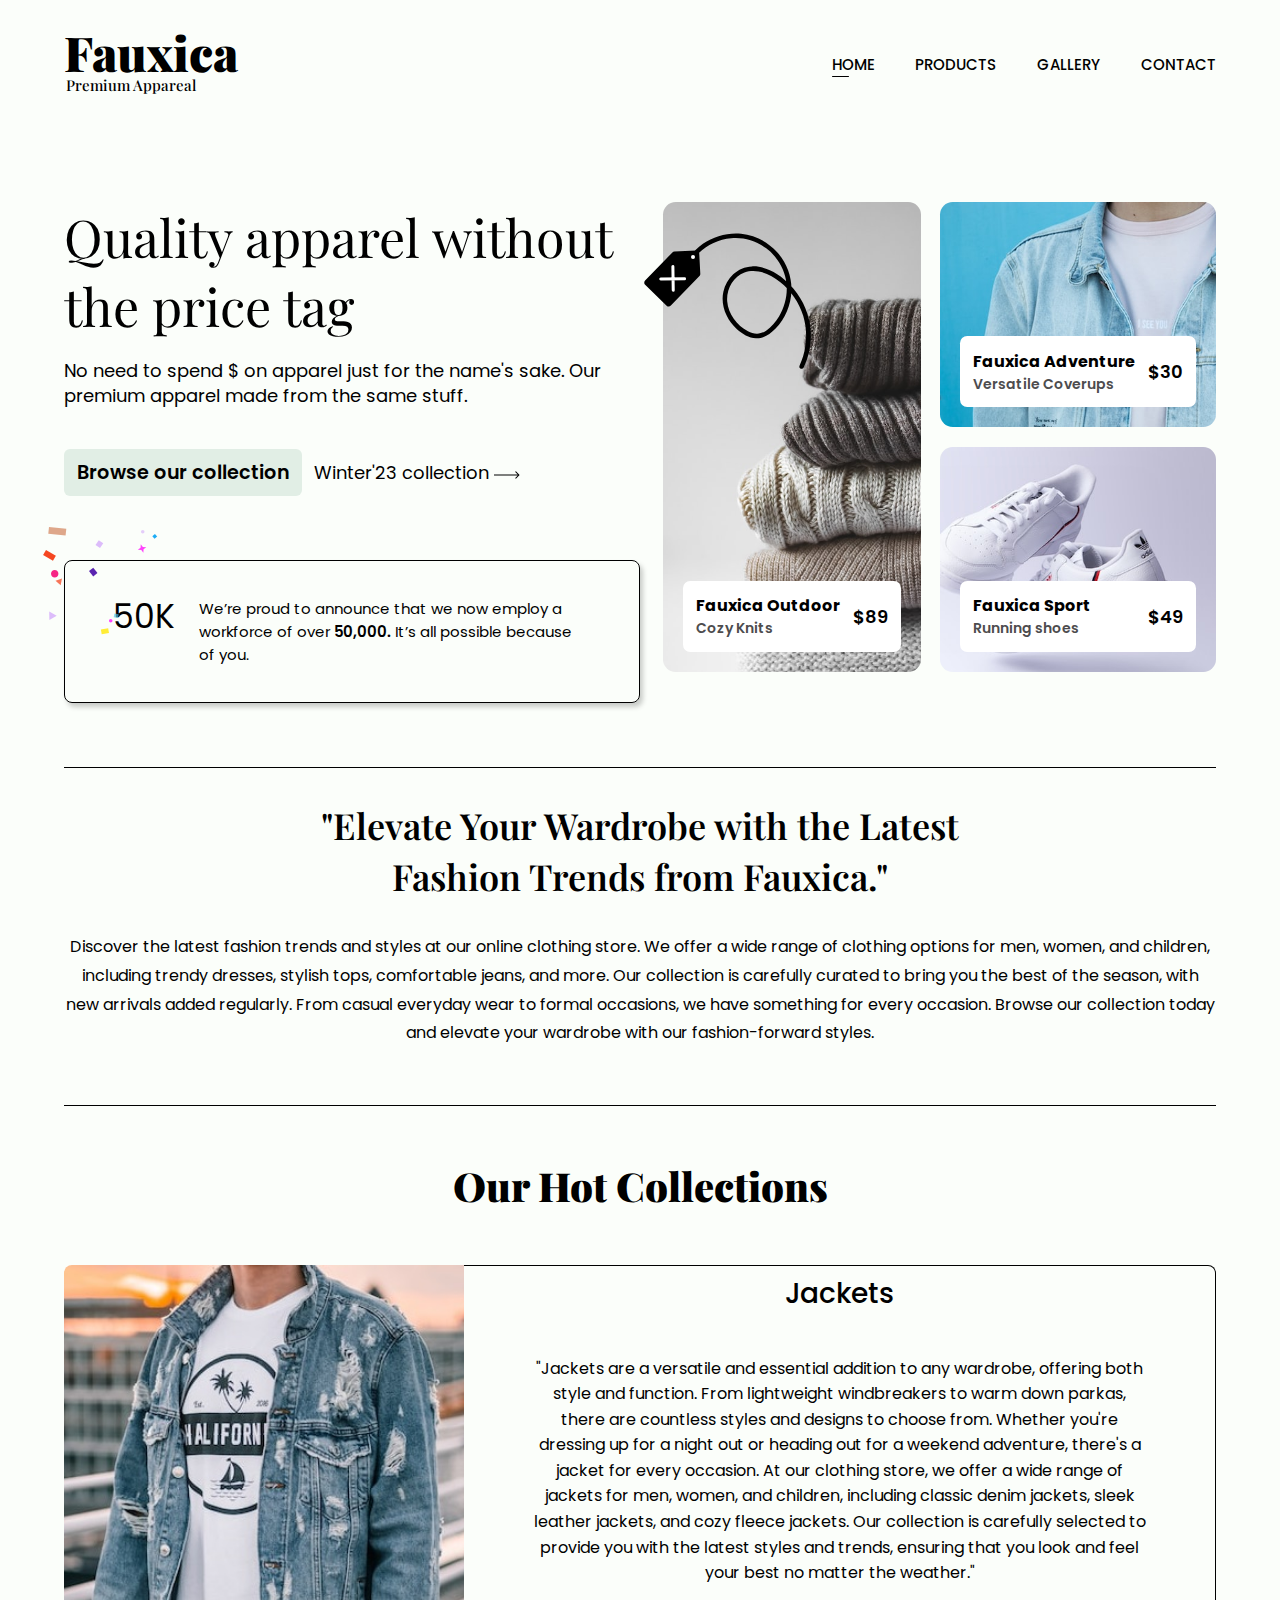
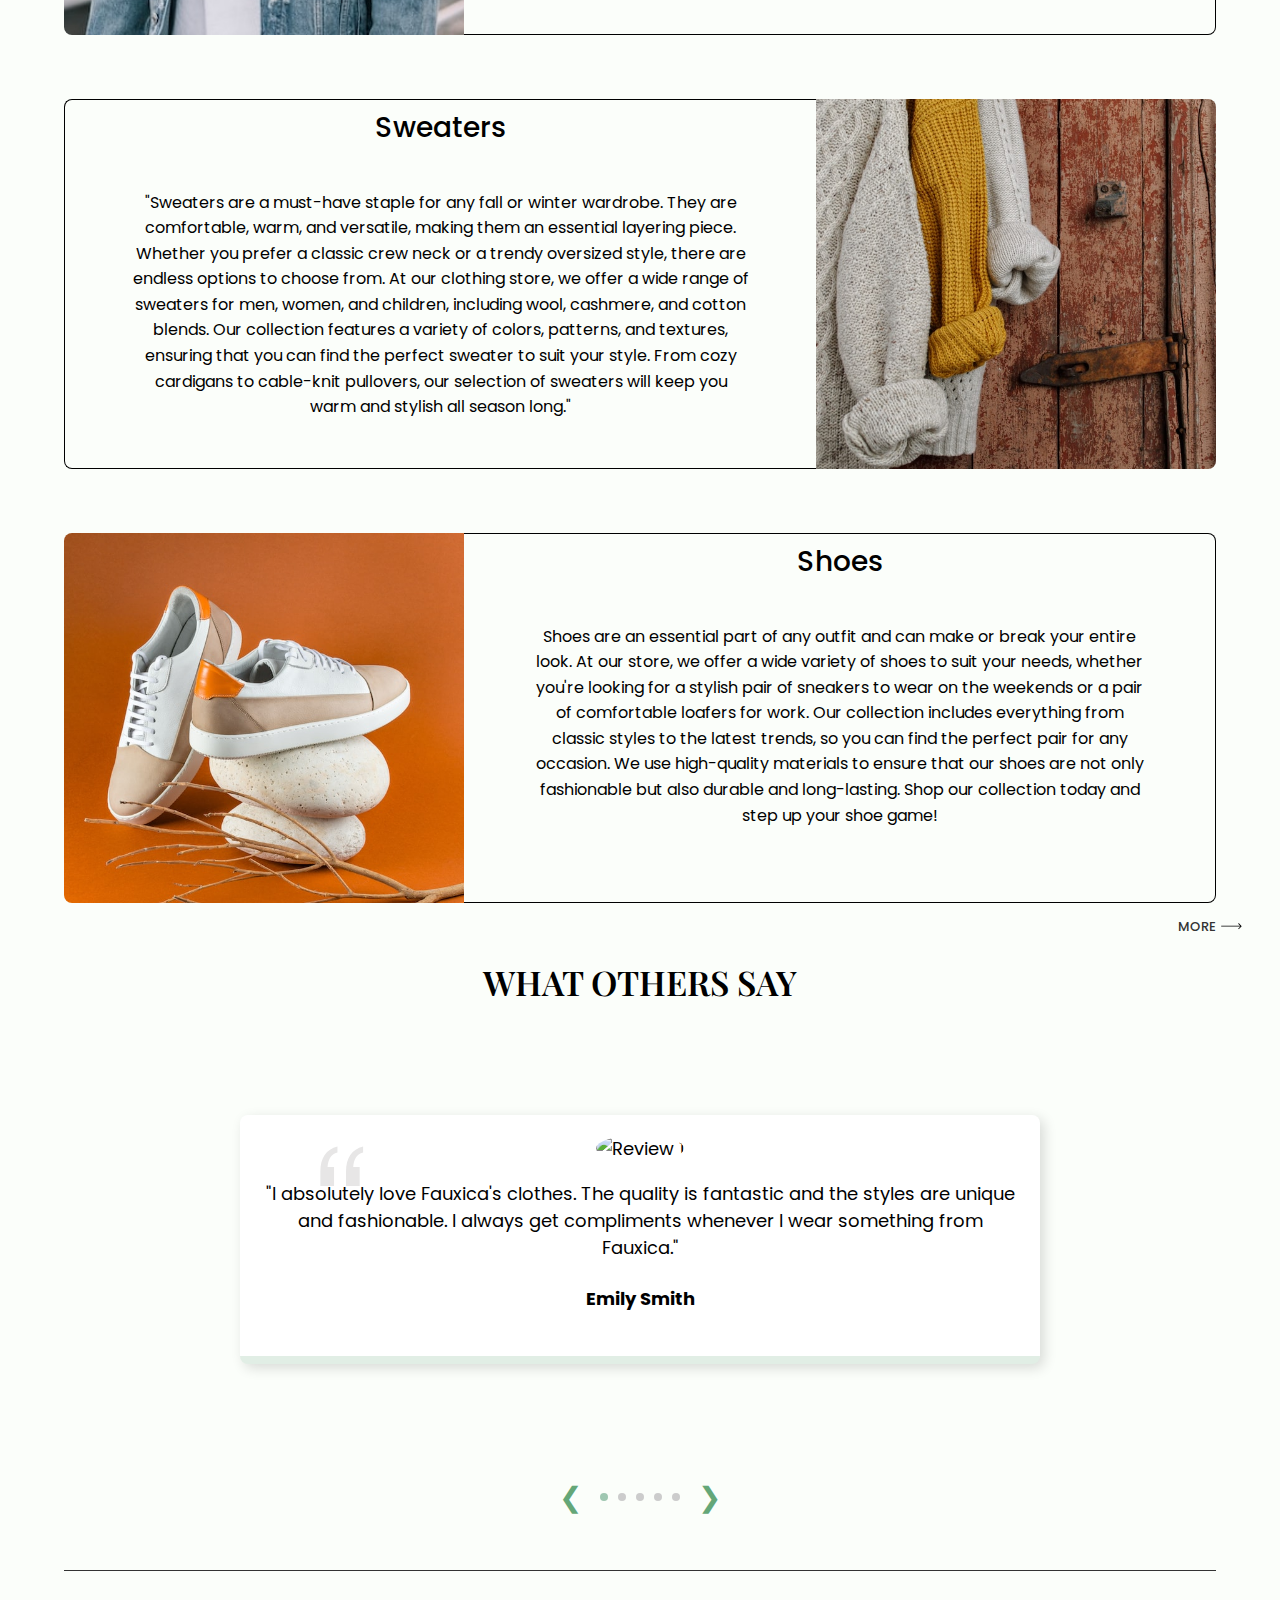
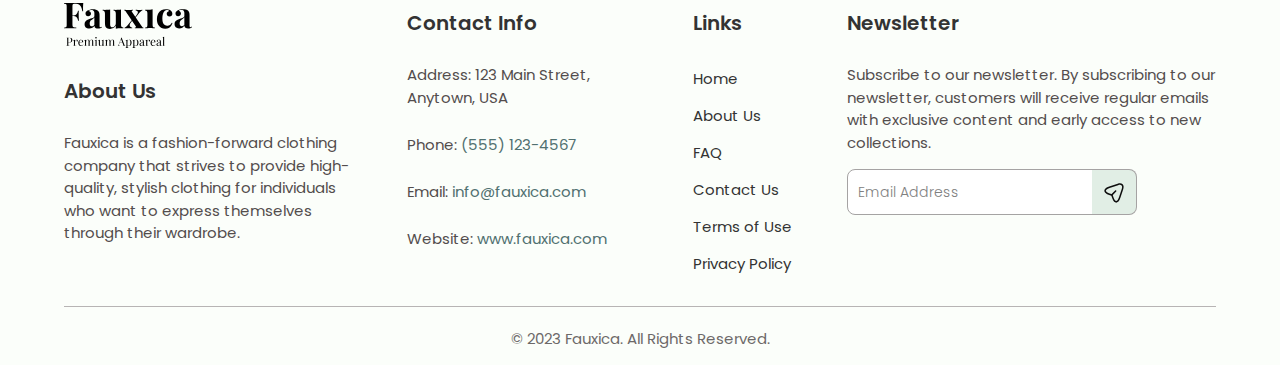
==== commit c89e84b5: "Update index.html" ====
--- a/index.html
+++ b/index.html
@@ -326,9 +326,7 @@
             <h2 class="review-title">
                 WHAT OTHERS SAY
             </h2>
-            <svg class="review-title-svg" width="72" height="25" viewBox="0 0 72 25" fill="none" xmlns="http://www.w3.org/2000/svg">
-                <path d="M1 22.5884C63 3.58842 71 -8.41158 36 10.5884C8 25.7884 48 24.9217 71.5 22.5884" stroke="black"/>
-                </svg>
+            
                 
         </div>
 
@@ -492,4 +490,4 @@
           <script src="script.js" type="text/javascript" charset="utf-8"></script>
           
 </body>
-</html>+</html>
